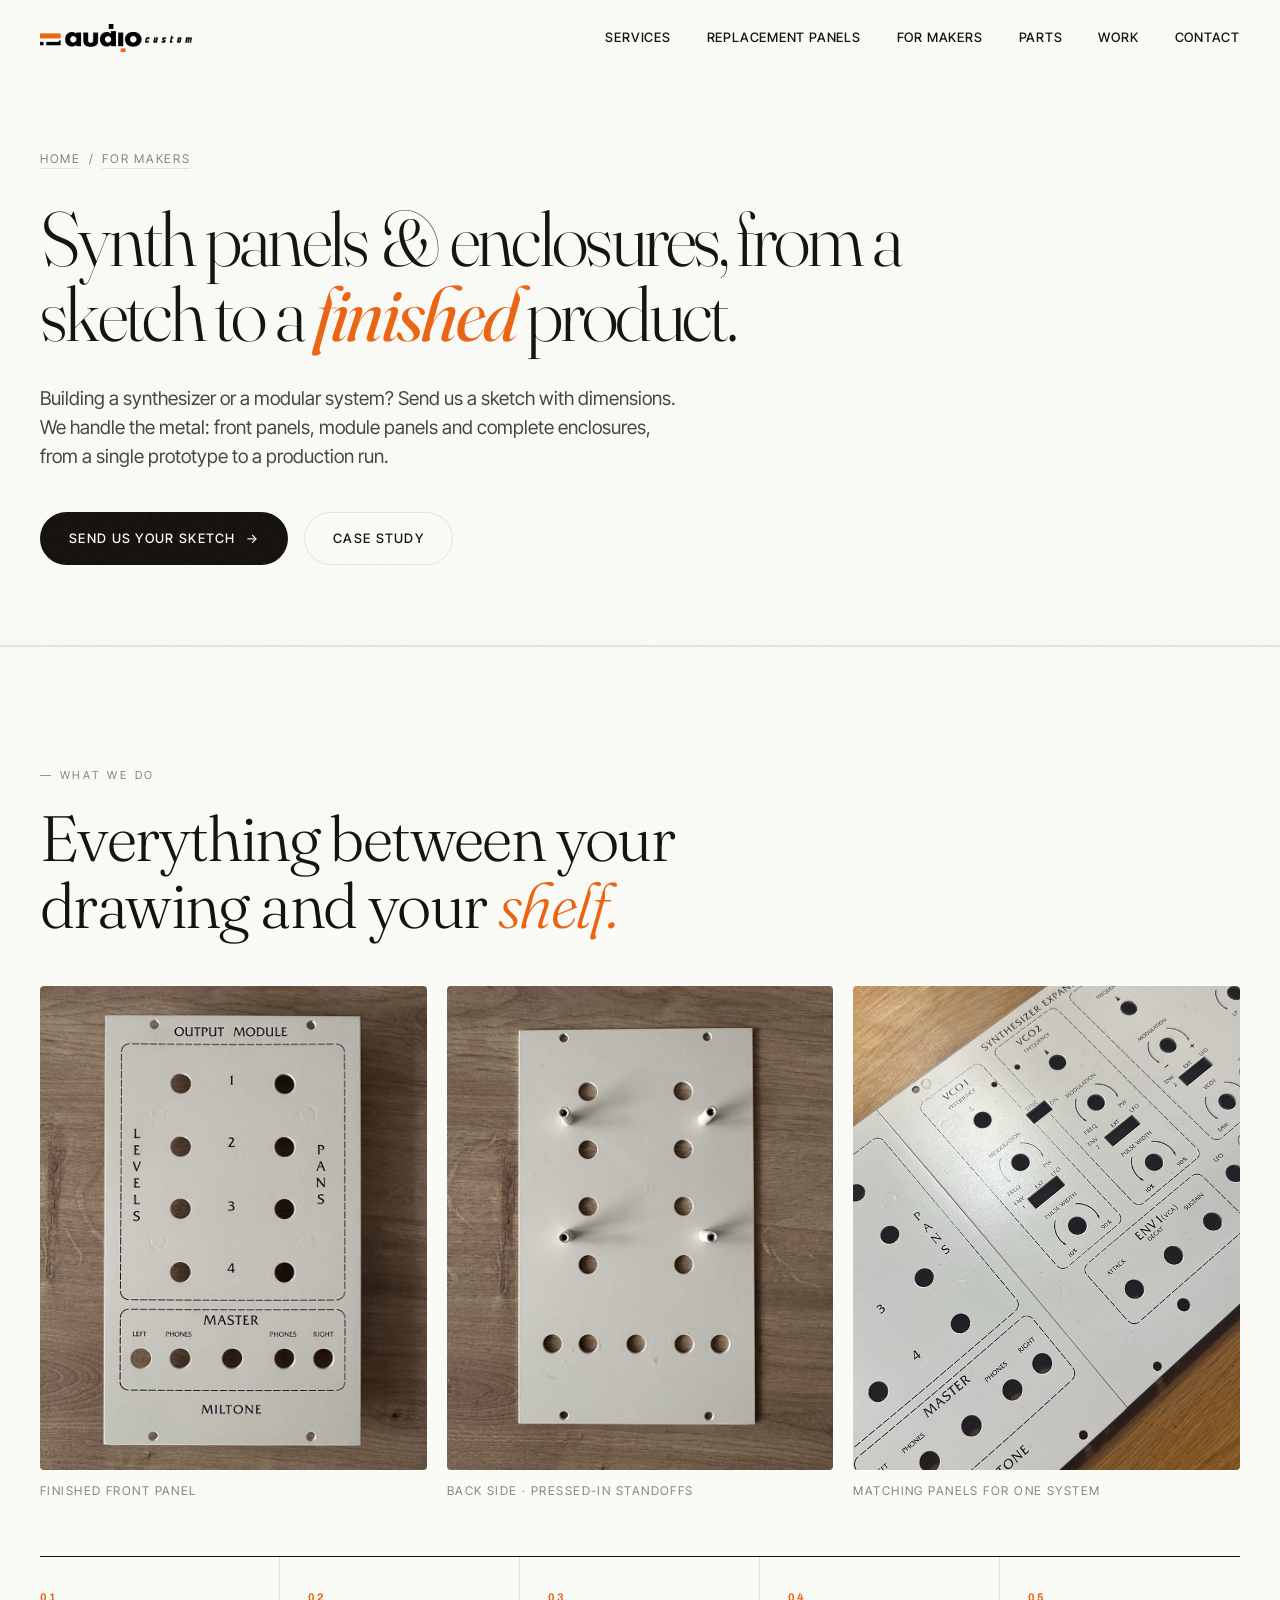
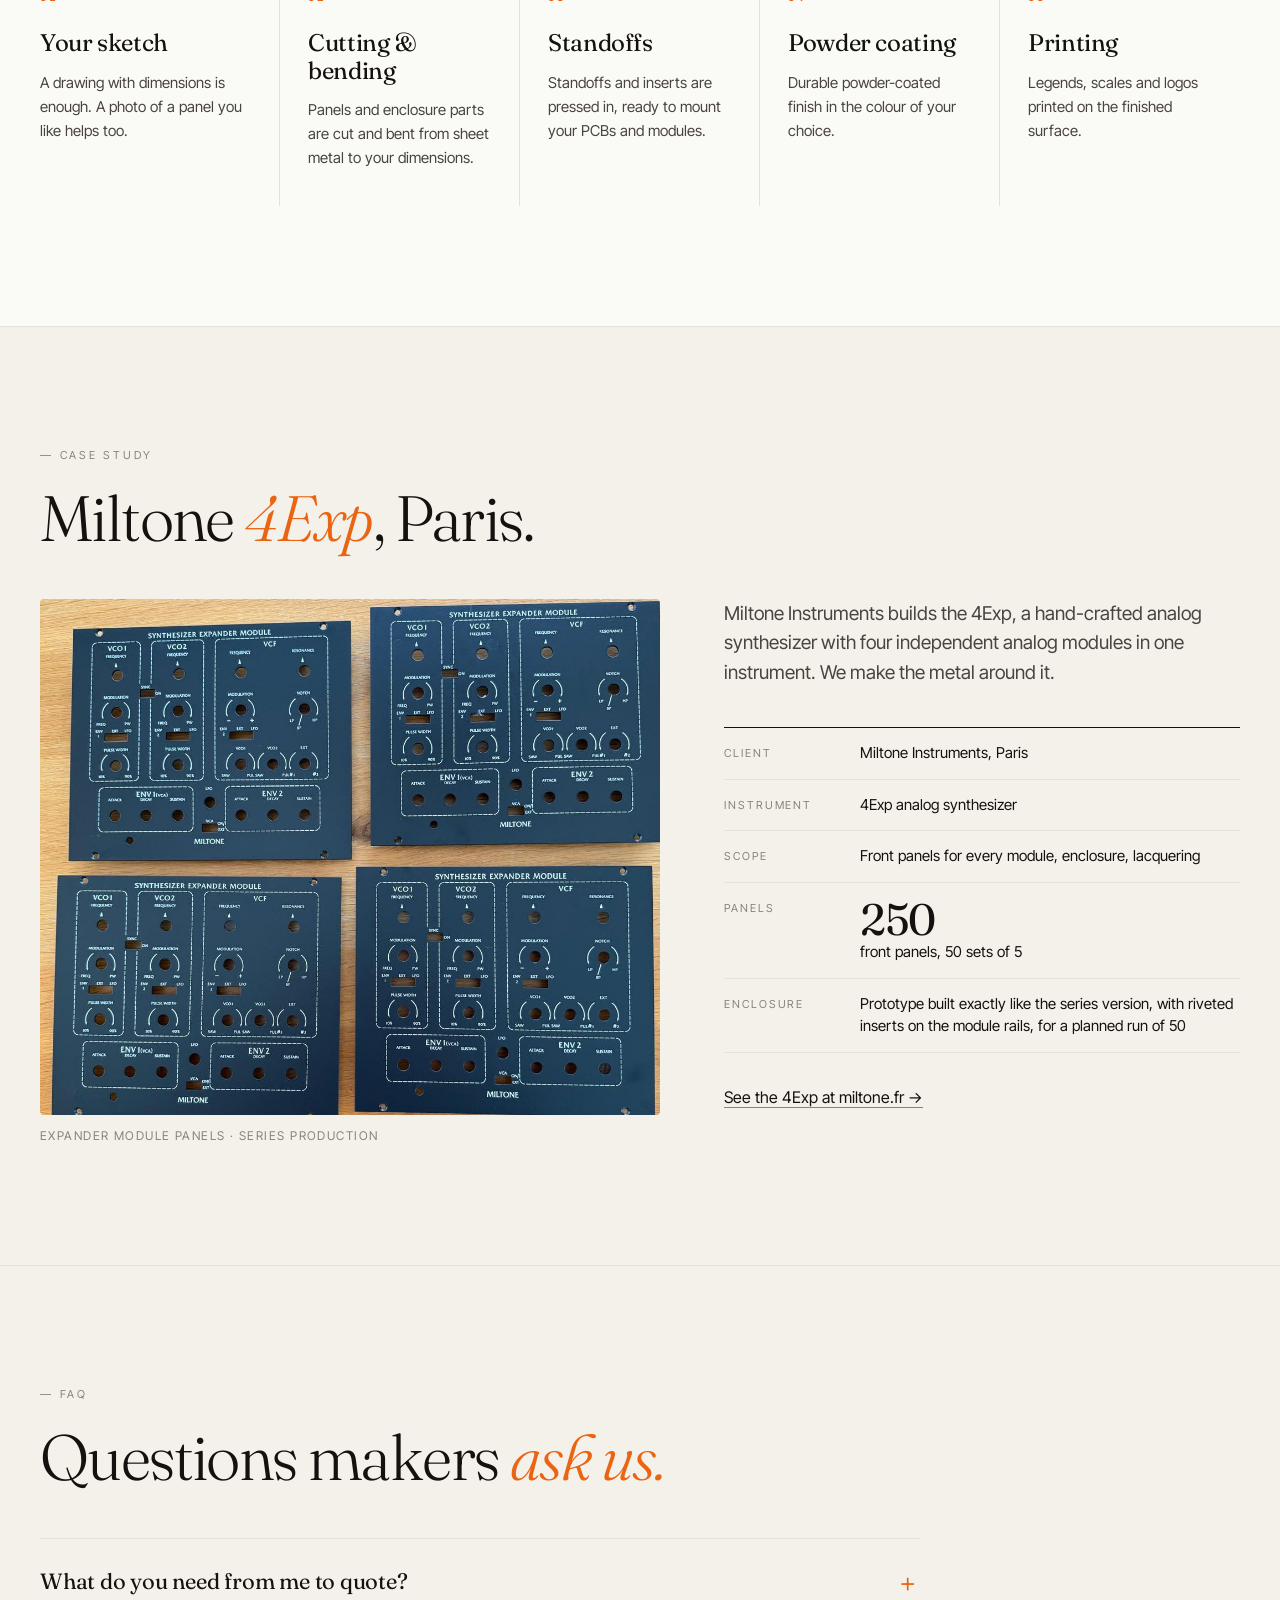
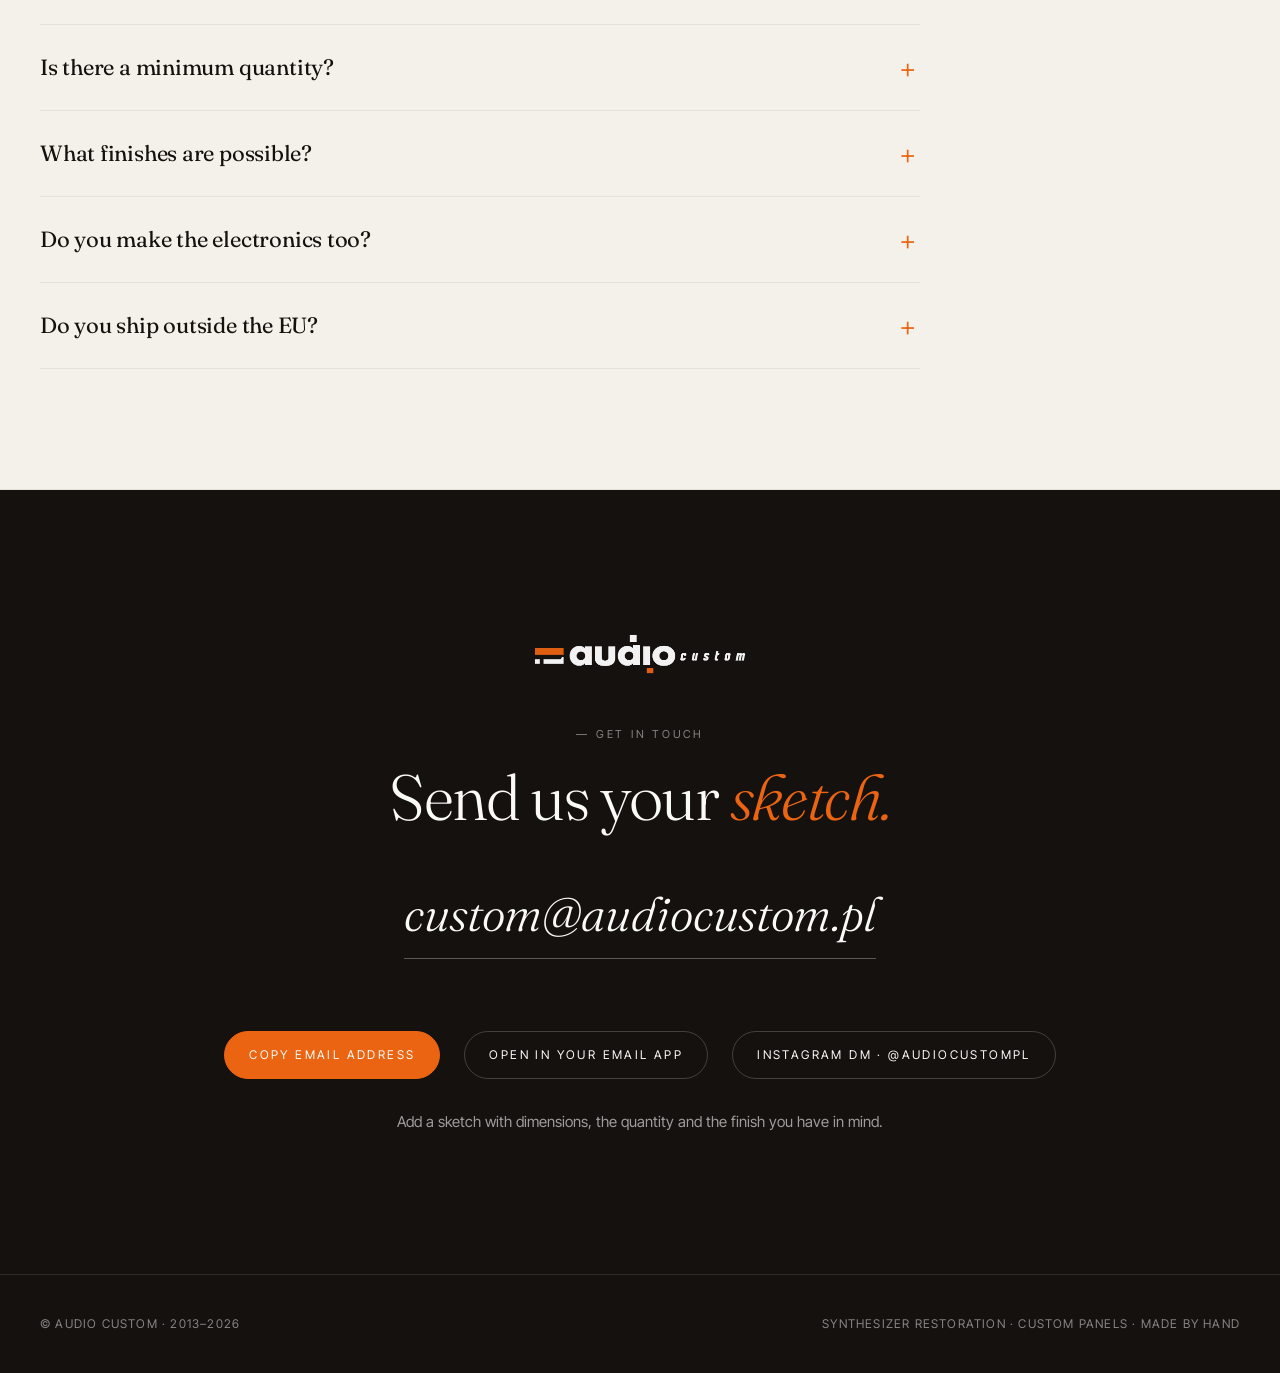
==== makers/index.html @ bc411254 "Subpages (RE-201, RE-301, makers with Miltone case study, parts with OctoClassic), routes map, share" ====
<!DOCTYPE html>
<html lang="en">
<head>
<meta charset="UTF-8" />
<meta name="viewport" content="width=device-width, initial-scale=1.0" />
<title>Custom Synth Panels &amp; Enclosures for Makers | Audio Custom</title>
<meta name="description" content="Custom synth front panels, module panels and sheet-metal enclosures for makers: cutting, bending, pressed-in standoffs, powder coating and printing. Prototype to series." />
<meta name="robots" content="index, follow, max-image-preview:large" />
<link rel="canonical" href="https://audiocustom.pl/makers/" />
<meta property="og:type" content="website" />
<meta property="og:url" content="https://audiocustom.pl/makers/" />
<meta property="og:title" content="Custom Synth Panels &amp; Enclosures for Makers | Audio Custom" />
<meta property="og:description" content="Custom synth front panels, module panels and sheet-metal enclosures for makers: cutting, bending, pressed-in standoffs, powder coating and printing. Prototype to series." />
<meta property="og:image" content="https://audiocustom.pl/og-image.jpg" />
<meta property="og:site_name" content="Audio Custom" />
<meta name="twitter:card" content="summary_large_image" />
<link rel="icon" type="image/png" sizes="32x32" href="/favicon-32.png" />
<link rel="icon" type="image/png" sizes="16x16" href="/favicon-16.png" />
<link rel="apple-touch-icon" sizes="180x180" href="/apple-touch-icon.png" />
<meta name="theme-color" content="#14110f" />
<script type="application/ld+json">
{
  "@context": "https://schema.org",
  "@type": "BreadcrumbList",
  "itemListElement": [
    {
      "@type": "ListItem",
      "position": 1,
      "name": "Home",
      "item": "https://audiocustom.pl/"
    },
    {
      "@type": "ListItem",
      "position": 2,
      "name": "For makers",
      "item": "https://audiocustom.pl/makers/"
    }
  ]
}
</script>
<script type="application/ld+json">
{
  "@context": "https://schema.org",
  "@type": "FAQPage",
  "mainEntity": [
    {
      "@type": "Question",
      "name": "What do you need from me to quote?",
      "acceptedAnswer": {
        "@type": "Answer",
        "text": "A sketch or drawing with dimensions, the quantity and the finish you have in mind. A photo of a panel you like helps too."
      }
    },
    {
      "@type": "Question",
      "name": "Is there a minimum quantity?",
      "acceptedAnswer": {
        "@type": "Answer",
        "text": "No. We start with a single prototype made exactly like the series version, and produce runs from a handful of pieces to a few hundred."
      }
    },
    {
      "@type": "Question",
      "name": "What finishes are possible?",
      "acceptedAnswer": {
        "@type": "Answer",
        "text": "Powder coating in the colour of your choice, with printed legends, scales and logos on the finished surface."
      }
    },
    {
      "@type": "Question",
      "name": "Do you make the electronics too?",
      "acceptedAnswer": {
        "@type": "Answer",
        "text": "No. We make the parts people see and touch: panels, module panels and enclosures. The electronics stay with you."
      }
    },
    {
      "@type": "Question",
      "name": "Do you ship outside the EU?",
      "acceptedAnswer": {
        "@type": "Answer",
        "text": "Yes. Most of our work goes abroad. Shipping and any import costs are agreed for each order."
      }
    }
  ]
}
</script>
<link rel="preconnect" href="https://fonts.googleapis.com">
<link rel="preconnect" href="https://fonts.gstatic.com" crossorigin>
<link href="https://fonts.googleapis.com/css2?family=Fraunces:ital,opsz,wght@0,9..144,300;0,9..144,400;0,9..144,500;0,9..144,600;1,9..144,400&family=Inter+Tight:wght@300;400;500;600&family=Archivo:wght@500;700;900&display=swap" rel="stylesheet">
<link rel="stylesheet" href="/site.css" />
</head>
<body>
<nav id="nav">
  <a href="/" class="logo" aria-label="Audio Custom home"><img src="/logo.png" alt="Audio Custom" width="1662" height="306" /></a>
  <button type="button" class="menu-toggle" aria-expanded="false" aria-controls="nav-links">Menu</button>
  <div class="nav-links" id="nav-links">
    <a href="/#services">Services</a>
    <a href="/#replacement">Replacement panels</a>
    <a href="/makers/">For makers</a>
    <a href="/parts/">Parts</a>
    <a href="/#gallery">Work</a>
    <a href="#contact">Contact</a>
  </div>
</nav>

<main>
<header class="page-hero">
  <div class="crumbs" role="navigation" aria-label="Breadcrumb"><a href="/">Home</a><span>/</span><a href="/makers/">For makers</a></div>
  <h1>Synth panels &amp; enclosures, from a sketch to a <em>finished</em> product.</h1>
  <p class="lead">Building a synthesizer or a modular system? Send us a sketch with dimensions. We handle the metal: front panels, module panels and complete enclosures, from a single prototype to a production run.</p>
  <div class="cta-row">
    <a href="#contact" class="btn btn-primary">Send us your sketch <span class="arrow">→</span></a>
    <a href="#case-study" class="btn btn-ghost">Case study</a>
  </div>
</header>

<section class="makers">
  <div class="section-label">— What we do</div>
  <h2>Everything between your drawing and your <em>shelf.</em></h2>
  <div class="photo-row cols-3">
    <figure><img src="/makers-output-front.jpg" alt="Powder-coated and printed front panel for a synthesizer output module" width="900" height="1200" loading="lazy" /><figcaption>Finished front panel</figcaption></figure>
    <figure><img src="/makers-output-back.jpg" alt="Back of the same panel with pressed-in standoffs" width="900" height="1200" loading="lazy" /><figcaption>Back side · pressed-in standoffs</figcaption></figure>
    <figure><img src="/makers-expander.jpg" alt="Matching set of printed module panels for a synthesizer system" width="675" height="1200" loading="lazy" /><figcaption>Matching panels for one system</figcaption></figure>
  </div>
  <div class="card-grid cols-5">
    <div class="card"><div class="card-num">01</div><h3>Your sketch</h3><p>A drawing with dimensions is enough. A photo of a panel you like helps too.</p></div>
    <div class="card"><div class="card-num">02</div><h3>Cutting &amp; bending</h3><p>Panels and enclosure parts are cut and bent from sheet metal to your dimensions.</p></div>
    <div class="card"><div class="card-num">03</div><h3>Standoffs</h3><p>Standoffs and inserts are pressed in, ready to mount your PCBs and modules.</p></div>
    <div class="card"><div class="card-num">04</div><h3>Powder coating</h3><p>Durable powder-coated finish in the colour of your choice.</p></div>
    <div class="card"><div class="card-num">05</div><h3>Printing</h3><p>Legends, scales and logos printed on the finished surface.</p></div>
  </div>
</section>

<section class="case-study" id="case-study">
  <div class="section-label">— Case study</div>
  <h2>Miltone <em>4Exp</em>, Paris.</h2>
  <div class="case">
    <figure>
      <img src="/makers-miltone-series.jpg" alt="Four black Synthesizer Expander Module panels made for Miltone" width="1120" height="933" loading="lazy" />
      <figcaption>Expander module panels · series production</figcaption>
    </figure>
    <div>
      <p class="lead">Miltone Instruments builds the 4Exp, a hand-crafted analog synthesizer with four independent analog modules in one instrument. We make the metal around it.</p>
      <dl class="case-facts">
        <div><dt>Client</dt><dd>Miltone Instruments, Paris</dd></div>
        <div><dt>Instrument</dt><dd>4Exp analog synthesizer</dd></div>
        <div><dt>Scope</dt><dd>Front panels for every module, enclosure, lacquering</dd></div>
        <div><dt>Panels</dt><dd><span class="big-num">250</span><br/>front panels, 50 sets of 5</dd></div>
        <div><dt>Enclosure</dt><dd>Prototype built exactly like the series version, with riveted inserts on the module rails, for a planned run of 50</dd></div>
      </dl>
      <a class="text-link" href="https://miltone.fr/preorder" target="_blank" rel="noopener">See the 4Exp at miltone.fr →</a>
    </div>
  </div>
</section>

<section class="faq">
  <div class="section-label">— FAQ</div>
  <h2>Questions makers <em>ask us.</em></h2>
  <div class="faq-list">
    <details>
      <summary>What do you need from me to quote?</summary>
      <p>A sketch or drawing with dimensions, the quantity and the finish you have in mind. A photo of a panel you like helps too.</p>
    </details>
    <details>
      <summary>Is there a minimum quantity?</summary>
      <p>No. We start with a single prototype made exactly like the series version, and produce runs from a handful of pieces to a few hundred.</p>
    </details>
    <details>
      <summary>What finishes are possible?</summary>
      <p>Powder coating in the colour of your choice, with printed legends, scales and logos on the finished surface.</p>
    </details>
    <details>
      <summary>Do you make the electronics too?</summary>
      <p>No. We make the parts people see and touch: panels, module panels and enclosures. The electronics stay with you.</p>
    </details>
    <details>
      <summary>Do you ship outside the EU?</summary>
      <p>Yes. Most of our work goes abroad. Shipping and any import costs are agreed for each order.</p>
    </details>
  </div>
</section>
</main>

<section class="contact" id="contact">
  <div class="contact-logo"><img src="/logo-light.png" alt="Audio Custom" width="1739" height="385" /></div>
  <div class="section-label">— Get in touch</div>
  <h2>Send us your <em>sketch.</em></h2>
  <a class="contact-email" href="mailto:custom@audiocustom.pl?subject=Panels%20/%20enclosures%20for%20my%20instrument">custom@audiocustom.pl</a>
  <div class="socials">
    <button type="button" class="copy-email" data-email="custom@audiocustom.pl">Copy email address</button>
    <a href="mailto:custom@audiocustom.pl?subject=Panels%20/%20enclosures%20for%20my%20instrument">Open in your email app</a>
    <a href="https://instagram.com/audiocustompl" target="_blank" rel="noopener">Instagram DM · @audiocustompl</a>
  </div>
  <p class="contact-hint">Add a sketch with dimensions, the quantity and the finish you have in mind.</p>
</section>
<footer>
  <div>© Audio Custom · 2013–2026</div>
  <div>Synthesizer restoration · Custom panels · Made by hand</div>
</footer>
<script src="/site.js" defer></script>
</body>
</html>
---- site.css ----
:root {
  --bg: #fafaf7;
  --bg-warm: #f3f1ea;
  --ink: #14110f;
  --ink-soft: #4a4441;
  --ink-mute: #8a827d;
  --line: #e6e2da;
  --accent: #eb6412; /* brand orange */
  --accent-dark: #c84e08;
  --serif: 'Fraunces', 'Times New Roman', serif;
  --sans: 'Inter Tight', system-ui, sans-serif;
  --display: 'Archivo', 'Inter Tight', sans-serif;
}

* { box-sizing: border-box; margin: 0; padding: 0; }

html { scroll-behavior: smooth; }

body {
  font-family: var(--sans);
  background: var(--bg);
  color: var(--ink);
  line-height: 1.5;
  font-weight: 400;
  -webkit-font-smoothing: antialiased;
  overflow-x: hidden;
}

img { max-width: 100%; height: auto; display: block; }

a { color: inherit; text-decoration: none; }

/* Subtle grain overlay */
body::before {
  content: '';
  position: fixed;
  inset: 0;
  pointer-events: none;
  opacity: 0.035;
  z-index: 100;
  background-image: url("data:image/svg+xml,%3Csvg viewBox='0 0 200 200' xmlns='http://www.w3.org/2000/svg'%3E%3Cfilter id='n'%3E%3CfeTurbulence type='fractalNoise' baseFrequency='0.9' numOctaves='3'/%3E%3C/filter%3E%3Crect width='100%25' height='100%25' filter='url(%23n)'/%3E%3C/svg%3E");
}

/* === NAV === */
nav {
  position: fixed;
  top: 0; left: 0; right: 0;
  padding: 24px 40px;
  display: flex;
  justify-content: space-between;
  align-items: center;
  z-index: 50;
  backdrop-filter: blur(8px);
  background: rgba(250, 250, 247, 0.75);
  border-bottom: 1px solid transparent;
  transition: border-color 0.3s ease;
}
nav.scrolled { border-bottom-color: var(--line); }

.logo {
  display: flex;
  align-items: center;
  height: 28px;
}
.logo img {
  height: 100%;
  width: auto;
  display: block;
}

.nav-links {
  display: flex;
  gap: 36px;
  font-size: 13px;
  letter-spacing: 0.06em;
  text-transform: uppercase;
  font-weight: 500;
}
.nav-links a { position: relative; transition: color 0.2s; }
.nav-links a:hover { color: var(--accent); }

/* === HERO === */
.hero {
  min-height: 100vh;
  padding: 140px 40px 80px;
  display: grid;
  grid-template-columns: 1.1fr 0.9fr;
  gap: 60px;
  align-items: center;
  position: relative;
}

.hero-text { position: relative; z-index: 2; }

.eyebrow {
  font-size: 12px;
  letter-spacing: 0.2em;
  text-transform: uppercase;
  color: var(--ink-mute);
  margin-bottom: 32px;
  display: flex;
  align-items: center;
  gap: 12px;
  animation: fadeUp 0.9s ease 0.1s both;
}
.eyebrow::before {
  content: '';
  width: 32px;
  height: 1px;
  background: var(--ink-mute);
}

h1 {
  font-family: var(--serif);
  font-weight: 300;
  font-size: clamp(48px, 7vw, 96px);
  line-height: 0.98;
  letter-spacing: -0.035em;
  margin-bottom: 32px;
  font-variation-settings: "opsz" 144;
  animation: fadeUp 1s ease 0.2s both;
}
h1 em {
  font-style: italic;
  font-weight: 400;
  color: var(--accent);
}

.lead {
  font-size: 19px;
  line-height: 1.55;
  color: var(--ink-soft);
  max-width: 480px;
  margin-bottom: 40px;
  animation: fadeUp 1s ease 0.35s both;
}

.cta-row {
  display: flex;
  gap: 16px;
  flex-wrap: wrap;
  animation: fadeUp 1s ease 0.5s both;
}

.btn {
  display: inline-flex;
  align-items: center;
  gap: 10px;
  padding: 16px 28px;
  font-size: 13px;
  letter-spacing: 0.1em;
  text-transform: uppercase;
  font-weight: 500;
  border-radius: 999px;
  transition: all 0.25s ease;
  border: 1px solid transparent;
}
.btn-primary {
  background: var(--ink);
  color: var(--bg);
}
.btn-primary:hover {
  background: var(--accent);
  transform: translateY(-2px);
}
.btn-ghost {
  border-color: var(--line);
  color: var(--ink);
}
.btn-ghost:hover {
  border-color: var(--ink);
  transform: translateY(-2px);
}
.btn .arrow {
  transition: transform 0.25s ease;
}
.btn:hover .arrow { transform: translateX(4px); }

/* === HERO IMAGE === */
.hero-image {
  position: relative;
  aspect-ratio: 1 / 1;
  animation: fadeIn 1.2s ease 0.4s both;
}
.hero-image img {
  width: 100%;
  height: 100%;
  object-fit: cover;
  border-radius: 4px;
}
.hero-image .placeholder {
  width: 100%;
  height: 100%;
  background: var(--bg-warm);
  border-radius: 4px;
  display: flex;
  align-items: center;
  justify-content: center;
  color: var(--ink-mute);
  font-family: var(--serif);
  font-style: italic;
  font-size: 14px;
  text-align: center;
  padding: 20px;
  border: 1px solid var(--line);
}
.hero-image::after {
  content: 'EST · 2013';
  position: absolute;
  bottom: -16px;
  left: -16px;
  background: var(--ink);
  color: var(--bg);
  padding: 10px 16px;
  font-family: var(--display);
  font-weight: 700;
  font-size: 11px;
  letter-spacing: 0.2em;
  border-radius: 999px;
}
.hero-image::before {
  content: '';
  position: absolute;
  top: -12px;
  right: 24px;
  width: 80px;
  height: 16px;
  background: var(--accent);
  z-index: 1;
}

/* === SECTION BASE === */
section { padding: 120px 40px; position: relative; }

.section-label {
  font-size: 11px;
  letter-spacing: 0.25em;
  text-transform: uppercase;
  color: var(--ink-mute);
  margin-bottom: 20px;
}

h2 {
  font-family: var(--serif);
  font-weight: 300;
  font-size: clamp(36px, 5vw, 64px);
  line-height: 1.05;
  letter-spacing: -0.025em;
  margin-bottom: 48px;
  max-width: 800px;
}
h2 em { font-style: italic; color: var(--accent); }

/* === ABOUT === */
.about {
  border-top: 1px solid var(--line);
  background: var(--bg-warm);
}
.about-grid {
  display: grid;
  grid-template-columns: 1fr 1fr;
  gap: 80px;
  align-items: start;
}
.about p {
  font-size: 17px;
  line-height: 1.7;
  color: var(--ink-soft);
  margin-bottom: 20px;
}
.about p.first {
  font-family: var(--serif);
  font-size: 24px;
  line-height: 1.4;
  color: var(--ink);
  font-weight: 300;
  margin-bottom: 28px;
}
.about p.first::first-letter {
  font-size: 64px;
  float: left;
  line-height: 0.85;
  margin: 6px 8px 0 0;
  color: var(--accent);
  font-weight: 400;
}

.stats {
  display: grid;
  grid-template-columns: repeat(3, 1fr);
  gap: 32px;
  margin-top: 48px;
  padding-top: 40px;
  border-top: 1px solid var(--line);
}
.stat-num {
  font-family: var(--serif);
  font-size: 56px;
  font-weight: 300;
  line-height: 1;
  margin-bottom: 8px;
  letter-spacing: -0.02em;
}
.stat-label {
  font-size: 12px;
  letter-spacing: 0.15em;
  text-transform: uppercase;
  color: var(--ink-mute);
}

/* === SERVICES === */
.services-list {
  display: grid;
  grid-template-columns: 1fr;
  border-top: 1px solid var(--line);
}
.service-item {
  display: grid;
  grid-template-columns: 80px 1fr 2fr;
  gap: 40px;
  padding: 36px 0;
  border-bottom: 1px solid var(--line);
  align-items: baseline;
  transition: padding 0.3s ease;
}
.service-item:hover { padding-left: 16px; }
.service-num {
  font-family: var(--serif);
  font-style: italic;
  color: var(--accent);
  font-size: 18px;
}
.service-name {
  font-family: var(--serif);
  font-size: 28px;
  font-weight: 400;
  letter-spacing: -0.02em;
}
.service-desc {
  color: var(--ink-soft);
  font-size: 15px;
  line-height: 1.6;
}


/* === GALLERY === */
.gallery {
  border-top: 1px solid var(--line);
}
.gallery-grid {
  display: grid;
  grid-template-columns: repeat(12, 1fr);
  gap: 20px;
}
.g-item {
  position: relative;
  overflow: hidden;
  border-radius: 4px;
  background: var(--bg-warm);
}
.g-item img, .g-item .placeholder {
  width: 100%;
  height: 100%;
  object-fit: cover;
  transition: transform 0.6s ease;
}
.g-item:hover img { transform: scale(1.04); }
.g-item .placeholder {
  display: flex;
  align-items: center;
  justify-content: center;
  color: var(--ink-mute);
  font-family: var(--serif);
  font-style: italic;
  font-size: 13px;
  text-align: center;
  padding: 20px;
  min-height: 100%;
}
.g-1 { grid-column: span 8; aspect-ratio: 1/1; }
.g-2 { grid-column: span 4; aspect-ratio: 3/4; }
.g-3 { grid-column: span 4; aspect-ratio: 1/1; }
.g-4 { grid-column: span 4; aspect-ratio: 1/1; }
.g-5 { grid-column: span 4; aspect-ratio: 1/1; }
.g-6 { grid-column: span 5; aspect-ratio: 4/5; }
.g-7 { grid-column: span 7; aspect-ratio: 1/1; }

/* === CONTACT === */
.contact {
  border-top: 1px solid var(--line);
  background: var(--ink);
  color: var(--bg);
  text-align: center;
  padding: 140px 40px;
}
.contact-logo {
  max-width: 220px;
  margin: 0 auto 48px;
  opacity: 0.95;
}
.contact-logo img { width: 100%; }
.contact .section-label { color: rgba(250,250,247,0.5); }
.contact h2 {
  margin: 0 auto 48px;
  color: var(--bg);
}
.contact-email {
  display: inline-block;
  font-family: var(--serif);
  font-size: clamp(28px, 4vw, 48px);
  font-style: italic;
  font-weight: 300;
  color: var(--bg);
  border-bottom: 1px solid rgba(250,250,247,0.3);
  padding-bottom: 8px;
  margin-bottom: 48px;
  transition: all 0.3s ease;
}
.contact-email:hover {
  color: var(--accent);
  border-bottom-color: var(--accent);
}
.socials {
  display: flex;
  gap: 24px;
  justify-content: center;
  margin-top: 24px;
}
.socials a {
  font-size: 12px;
  letter-spacing: 0.2em;
  text-transform: uppercase;
  padding: 14px 24px;
  border: 1px solid rgba(250,250,247,0.2);
  border-radius: 999px;
  transition: all 0.25s;
}
.socials .copy-email {
  font: inherit;
  font-size: 12px;
  letter-spacing: 0.2em;
  text-transform: uppercase;
  padding: 14px 24px;
  border-radius: 999px;
  border: 1px solid var(--accent);
  background: var(--accent);
  color: var(--bg);
  cursor: pointer;
  transition: all 0.25s;
}
.socials .copy-email:hover { background: var(--accent-dark); border-color: var(--accent-dark); }
.socials a:focus-visible, .socials .copy-email:focus-visible { outline: 2px solid var(--accent); outline-offset: 3px; }
.socials { flex-wrap: wrap; }
.contact-email { user-select: all; }
.contact-hint {
  margin-top: 32px;
  font-size: 15px;
  color: rgba(250,250,247,0.6);
}
.socials a:hover {
  background: var(--bg);
  color: var(--ink);
}

/* === FOOTER === */
footer {
  padding: 40px;
  background: var(--ink);
  color: rgba(250,250,247,0.5);
  border-top: 1px solid rgba(250,250,247,0.1);
  display: flex;
  justify-content: space-between;
  align-items: center;
  font-size: 12px;
  letter-spacing: 0.1em;
  text-transform: uppercase;
  flex-wrap: wrap;
  gap: 16px;
}

.service-desc a { color: var(--ink); border-bottom: 1px solid var(--accent); }
.service-desc a:hover { color: var(--accent); }
.tag-new {
  display: inline-block;
  margin-left: 10px;
  padding: 3px 9px;
  font-family: var(--display);
  font-size: 10px;
  font-weight: 700;
  letter-spacing: 0.18em;
  vertical-align: middle;
  background: var(--accent);
  color: var(--bg);
  border-radius: 999px;
}

/* === MAKERS + PARTS (card grids) === */
.replacement, .makers, .parts { border-top: 1px solid var(--line); }
.replacement { background: var(--bg-warm); }
.parts { background: var(--bg); }
.intro {
  font-size: 19px;
  line-height: 1.6;
  color: var(--ink-soft);
  max-width: 640px;
  margin: -16px 0 56px;
}
.card-grid {
  display: grid;
  grid-template-columns: repeat(4, 1fr);
  border-top: 1px solid var(--ink);
}
.card {
  padding: 32px 28px 36px 0;
  border-right: 1px solid var(--line);
}
.card + .card { padding-left: 28px; }
.card:last-child { border-right: 0; }
.card-num {
  font-family: var(--display);
  font-weight: 700;
  font-size: 11px;
  letter-spacing: 0.2em;
  color: var(--accent);
  margin-bottom: 24px;
}
.card-status {
  display: inline-block;
  font-family: var(--display);
  font-weight: 700;
  font-size: 10px;
  letter-spacing: 0.18em;
  text-transform: uppercase;
  padding: 4px 10px;
  border: 1px solid var(--ink);
  border-radius: 999px;
  margin-bottom: 24px;
}
.card-status.status-soon { background: var(--accent); border-color: var(--accent); color: var(--bg); }
.rep-photos, .photo-row {
  display: grid;
  grid-template-columns: 1fr 1fr;
  gap: 20px;
  margin-bottom: 56px;
}
.photo-row.cols-3 { grid-template-columns: repeat(3, 1fr); }
.card-grid.cols-5 { grid-template-columns: repeat(5, 1fr); }
.rep-photos figure, .photo-row figure { margin: 0; }
.rep-photos img, .photo-row img {
  width: 100%;
  aspect-ratio: 1 / 1;
  height: auto;
  object-fit: cover;
  border-radius: 4px;
  background: var(--line);
}
.photo-row.cols-3 img { aspect-ratio: 4 / 5; }
figcaption {
  margin-top: 12px;
  font-size: 12px;
  letter-spacing: 0.12em;
  text-transform: uppercase;
  color: var(--ink-mute);
}
.rep-list { border-top: 1px solid var(--ink); }
.rep-row {
  display: grid;
  grid-template-columns: minmax(0, 1.3fr) minmax(0, 2fr) 130px;
  gap: 40px;
  align-items: baseline;
  padding: 30px 0;
  border-bottom: 1px solid var(--line);
  transition: padding 0.3s ease;
}
.rep-row:hover { padding-left: 16px; }
.rep-row h3 {
  font-family: var(--serif);
  font-weight: 400;
  font-size: 28px;
  letter-spacing: -0.02em;
  line-height: 1.15;
}
.rep-row.soon h3 { color: var(--ink-mute); }
.rep-row p { color: var(--ink-soft); font-size: 15px; line-height: 1.6; }
.rep-row .card-status { margin: 0; justify-self: end; white-space: nowrap; }
.card h3 {
  font-family: var(--serif);
  font-weight: 400;
  font-size: 24px;
  letter-spacing: -0.015em;
  line-height: 1.15;
  margin-bottom: 14px;
}
.card p { font-size: 15px; line-height: 1.6; color: var(--ink-soft); }
.note-line {
  margin-top: 48px;
  font-family: var(--serif);
  font-style: italic;
  font-size: 20px;
  color: var(--ink);
}
.note-line a { border-bottom: 1px solid var(--accent); }
.note-line a:hover { color: var(--accent); }

/* === PROCESS === */
.process { border-top: 1px solid var(--line); }

/* === FAQ === */
.faq { border-top: 1px solid var(--line); background: var(--bg-warm); }
.faq-list { max-width: 880px; border-top: 1px solid var(--line); }
.faq-list details { border-bottom: 1px solid var(--line); }
.faq-list summary {
  list-style: none;
  cursor: pointer;
  padding: 26px 48px 26px 0;
  position: relative;
  font-family: var(--serif);
  font-size: 22px;
  letter-spacing: -0.01em;
}
.faq-list summary::-webkit-details-marker { display: none; }
.faq-list summary::after {
  content: '+';
  position: absolute;
  right: 4px;
  top: 22px;
  font-family: var(--sans);
  font-weight: 300;
  font-size: 28px;
  color: var(--accent);
  transition: transform 0.25s ease;
}
.faq-list details[open] summary::after { transform: rotate(45deg); }
.faq-list summary:focus-visible { outline: 2px solid var(--accent); outline-offset: 4px; }
.faq-list p a { border-bottom: 1px solid var(--accent); }
.faq-list p a:hover { color: var(--accent); }
.faq-list p {
  padding: 0 48px 28px 0;
  font-size: 16px;
  line-height: 1.7;
  color: var(--ink-soft);
  max-width: 720px;
}

/* === ANIMATIONS === */
@keyframes fadeUp {
  from { opacity: 0; transform: translateY(24px); }
  to { opacity: 1; transform: translateY(0); }
}
@keyframes fadeIn {
  from { opacity: 0; }
  to { opacity: 1; }
}

/* === RESPONSIVE === */
@media (max-width: 900px) {
  nav { padding: 18px 24px; }
  .logo { height: 22px; }
  .nav-links { display: none; }
  .hero {
    grid-template-columns: 1fr;
    padding: 120px 24px 60px;
    gap: 40px;
  }
  section { padding: 80px 24px; }
  .about-grid { grid-template-columns: 1fr; gap: 32px; }
  .service-item {
    grid-template-columns: 40px 1fr;
    gap: 16px;
  }
  .service-desc { grid-column: 2; }
  .gallery-grid { grid-template-columns: 1fr 1fr; }
  .g-1, .g-6 { grid-column: span 2; aspect-ratio: 4/3; }
  .g-2, .g-3, .g-4, .g-5, .g-7 { grid-column: span 1; aspect-ratio: 1/1; }
  .contact { padding: 80px 24px; }
  footer { padding: 24px; flex-direction: column; text-align: center; }
  .stats { grid-template-columns: 1fr; gap: 24px; }
  .stat-num { font-size: 44px; }
  .card-grid, .card-grid.cols-5 { grid-template-columns: 1fr 1fr; }
  .rep-row { grid-template-columns: 1fr auto; gap: 10px 16px; }
  .rep-photos, .photo-row { gap: 12px; margin-bottom: 40px; }
  .photo-row.cols-3 { grid-template-columns: 1fr 1fr; }
  .photo-row.cols-3 figure:last-child { grid-column: 1 / -1; }
  .photo-row.cols-3 figure:last-child img { aspect-ratio: 4 / 3; }
  .rep-row h3 { font-size: 23px; }
  .rep-row p { grid-column: 1 / -1; grid-row: 2; }
  .rep-row .card-status { grid-row: 1; grid-column: 2; align-self: center; }
  .card, .card + .card { padding: 28px 20px 32px 0; border-right: 0; border-bottom: 1px solid var(--line); }
  .card:nth-child(even) { padding-left: 20px; border-left: 1px solid var(--line); }
  .faq-list summary { font-size: 19px; }
}
@media (max-width: 560px) {
  .card-grid, .card-grid.cols-5 { grid-template-columns: 1fr; }
  .rep-photos, .photo-row, .photo-row.cols-3 { grid-template-columns: 1fr; }
  .card:nth-child(even) { padding-left: 0; border-left: 0; }
}
@media (prefers-reduced-motion: reduce) {
  *, *::before, *::after { animation: none !important; transition: none !important; }
  html { scroll-behavior: auto; }
}

/* === MOBILE MENU === */
.menu-toggle {
  display: none;
  font: inherit;
  font-size: 12px;
  letter-spacing: 0.18em;
  text-transform: uppercase;
  background: none;
  border: 1px solid var(--ink);
  border-radius: 999px;
  padding: 10px 16px;
  color: var(--ink);
  cursor: pointer;
}
@media (max-width: 900px) {
  .menu-toggle { display: inline-flex; }
  nav.open .nav-links {
    display: flex;
    flex-direction: column;
    gap: 0;
    position: absolute;
    top: 100%;
    left: 0;
    right: 0;
    background: var(--bg);
    border-bottom: 1px solid var(--line);
    padding: 8px max(24px, env(safe-area-inset-left, 0px)) 16px;
  }
  nav.open .nav-links a { padding: 14px 0; border-bottom: 1px solid var(--line); }
}

/* === ROUTES MAP (home) === */
.routes { border-top: 1px solid var(--line); background: var(--bg); }
.routes-wrap { max-width: 1200px; margin: 0 auto; }
.routes-map { width: 100%; height: auto; display: block; overflow: hidden; }
.routes-map .land { fill: #e8e4dc; }
.routes-map .route {
  fill: none;
  stroke: var(--accent);
  stroke-width: 1.4;
  stroke-linecap: round;
  opacity: 0.85;
  vector-effect: non-scaling-stroke;
}
.routes-map .route.far { stroke-width: 1.6; }
.routes-map .country { fill: var(--accent); fill-opacity: 0.55; stroke: var(--bg); stroke-width: 0.6; }
.routes-map .country.home { fill-opacity: 1; }
.routes-map .dest { fill: var(--ink); }
.routes-map .dest-label, .routes-map .origin-label {
  font-family: var(--sans);
  font-weight: 600;
  font-size: 14px;
  fill: var(--ink);
  paint-order: stroke;
  stroke: var(--bg);
  stroke-width: 4px;
  stroke-linejoin: round;
}
.routes-map .origin-label { font-family: var(--display); font-weight: 900; letter-spacing: 0.04em; text-transform: uppercase; font-size: 13px; }
.routes-map .origin-dot { fill: var(--accent); }
.routes-map .origin-pulse { fill: var(--accent); opacity: 0.35; transform-box: fill-box; transform-origin: center; animation: originPulse 2.4s ease-out infinite; }
@keyframes originPulse { from { transform: scale(1); opacity: 0.4; } to { transform: scale(4); opacity: 0; } }

/* resting state is fully drawn; the animation only runs once JS marks the map ready */
.routes-map.is-ready .route { stroke-dasharray: 1; stroke-dashoffset: 1; }
.routes-map.is-ready .dest, .routes-map.is-ready .country:not(.home) { opacity: 0; }
.routes-map.is-ready.is-drawn .route {
  stroke-dashoffset: 0;
  transition: stroke-dashoffset 1.4s cubic-bezier(.5,0,.2,1) calc(var(--i) * 80ms);
}
.routes-map.is-ready.is-drawn .dest, .routes-map.is-ready.is-drawn .country {
  opacity: 1;
  transition: opacity 0.5s ease calc(var(--i) * 80ms + 1.2s);
}
.regions {
  display: grid;
  grid-template-columns: repeat(4, minmax(0, 1fr));
  gap: 32px;
  margin-top: 48px;
  border-top: 1px solid var(--ink);
  padding-top: 28px;
}
.regions h3 {
  font-family: var(--display);
  font-weight: 700;
  font-size: 11px;
  letter-spacing: 0.2em;
  text-transform: uppercase;
  color: var(--accent);
  margin-bottom: 12px;
}
.regions p { font-family: var(--serif); font-size: 19px; line-height: 1.45; color: var(--ink); }
@media (max-width: 900px) {
  .regions { grid-template-columns: 1fr 1fr; gap: 24px; }
  .routes-map .origin-label { font-size: 24px; }
}

/* === SUBPAGES === */
.page-hero { padding: 150px 40px 80px; border-bottom: 1px solid var(--line); }
.crumbs {
  display: flex;
  flex-wrap: wrap;
  gap: 8px;
  font-size: 12px;
  letter-spacing: 0.14em;
  text-transform: uppercase;
  color: var(--ink-mute);
  margin-bottom: 32px;
}
.crumbs a { border-bottom: 1px solid var(--line); }
.crumbs a:hover { color: var(--accent); border-color: var(--accent); }
.page-hero h1 { font-size: clamp(42px, 6vw, 84px); max-width: 980px; }
.page-hero .lead { max-width: 640px; }

.product {
  display: grid;
  grid-template-columns: 1.1fr 0.9fr;
  gap: 64px;
  padding: 150px 40px 96px;
  align-items: start;
}
.product h1 { font-size: clamp(40px, 5vw, 72px); margin-bottom: 24px; }
.product-gallery { display: grid; gap: 12px; }
.pg-main { border-radius: 4px; overflow: hidden; background: var(--line); aspect-ratio: 1 / 1; }
.pg-main img { width: 100%; height: 100%; object-fit: cover; }
.pg-thumbs { display: flex; flex-wrap: wrap; gap: 10px; }
.pg-thumbs button {
  width: 84px;
  height: 84px;
  padding: 0;
  border: 2px solid transparent;
  border-radius: 4px;
  overflow: hidden;
  background: var(--line);
  cursor: pointer;
}
.pg-thumbs button[aria-pressed="true"] { border-color: var(--accent); }
.pg-thumbs button:focus-visible { outline: 2px solid var(--accent); outline-offset: 2px; }
.pg-thumbs img { width: 100%; height: 100%; object-fit: cover; }
.product-info .card-status { margin-bottom: 24px; }
.spec {
  margin: 32px 0;
  border-top: 1px solid var(--ink);
}
.spec div {
  display: grid;
  grid-template-columns: 140px minmax(0, 1fr);
  gap: 16px;
  padding: 14px 0;
  border-bottom: 1px solid var(--line);
  font-size: 15px;
}
.spec dt { font-size: 11px; letter-spacing: 0.18em; text-transform: uppercase; color: var(--ink-mute); padding-top: 3px; }
.spec dd { color: var(--ink); }
.price-line {
  font-family: var(--serif);
  font-size: 26px;
  margin-bottom: 24px;
}
.price-line small { display: block; font-family: var(--sans); font-size: 13px; color: var(--ink-mute); margin-top: 4px; }
.prose { max-width: 680px; }
.prose p { font-size: 17px; line-height: 1.7; color: var(--ink-soft); margin-bottom: 18px; }
.split { display: grid; grid-template-columns: 1fr 1fr; gap: 80px; align-items: start; }
.related { border-top: 1px solid var(--line); }
.related-list { border-top: 1px solid var(--ink); }

/* case study */
.case {
  display: grid;
  grid-template-columns: 1.2fr 1fr;
  gap: 64px;
  align-items: start;
}
.case figure { margin: 0; }
.case img { border-radius: 4px; width: 100%; }
.case-facts { border-top: 1px solid var(--ink); margin: 28px 0 32px; }
.case-facts div {
  display: grid;
  grid-template-columns: 120px minmax(0, 1fr);
  gap: 16px;
  padding: 14px 0;
  border-bottom: 1px solid var(--line);
  font-size: 15px;
}
.case-facts dt { font-size: 11px; letter-spacing: 0.18em; text-transform: uppercase; color: var(--ink-mute); padding-top: 3px; }
.big-num { font-family: var(--serif); font-size: 44px; line-height: 1; letter-spacing: -0.02em; }
.partner {
  display: grid;
  grid-template-columns: 200px minmax(0, 1fr);
  gap: 40px;
  align-items: start;
  border-top: 1px solid var(--ink);
  padding-top: 32px;
}
.partner-name { font-family: var(--display); font-weight: 900; font-size: 26px; letter-spacing: -0.01em; }
.partner p { font-size: 17px; line-height: 1.7; color: var(--ink-soft); margin-bottom: 16px; max-width: 640px; }
.text-link { border-bottom: 1px solid var(--accent); }
.text-link:hover { color: var(--accent); }
.rep-row h3 a:hover { color: var(--accent); }
.more-link {
  display: inline-block;
  margin-top: 40px;
  font-size: 13px;
  letter-spacing: 0.12em;
  text-transform: uppercase;
  border-bottom: 1px solid var(--accent);
  padding-bottom: 4px;
}
.more-link:hover { color: var(--accent); }

@media (max-width: 900px) {
  .page-hero { padding: 120px 24px 56px; }
  .product { grid-template-columns: 1fr; gap: 40px; padding: 110px 24px 64px; }
  .split, .case { grid-template-columns: 1fr; gap: 40px; }
  .partner { grid-template-columns: 1fr; gap: 16px; }
  .spec div { grid-template-columns: 110px minmax(0, 1fr); }
}
.card-grid.cols-3-even { grid-template-columns: repeat(3, minmax(0, 1fr)); }
.page-hero .card-status { margin-bottom: 24px; }
.why, .case-study, .partner-sec { border-top: 1px solid var(--line); }
.case-study { background: var(--bg-warm); }
@media (max-width: 900px) { .card-grid.cols-3-even { grid-template-columns: 1fr; } }
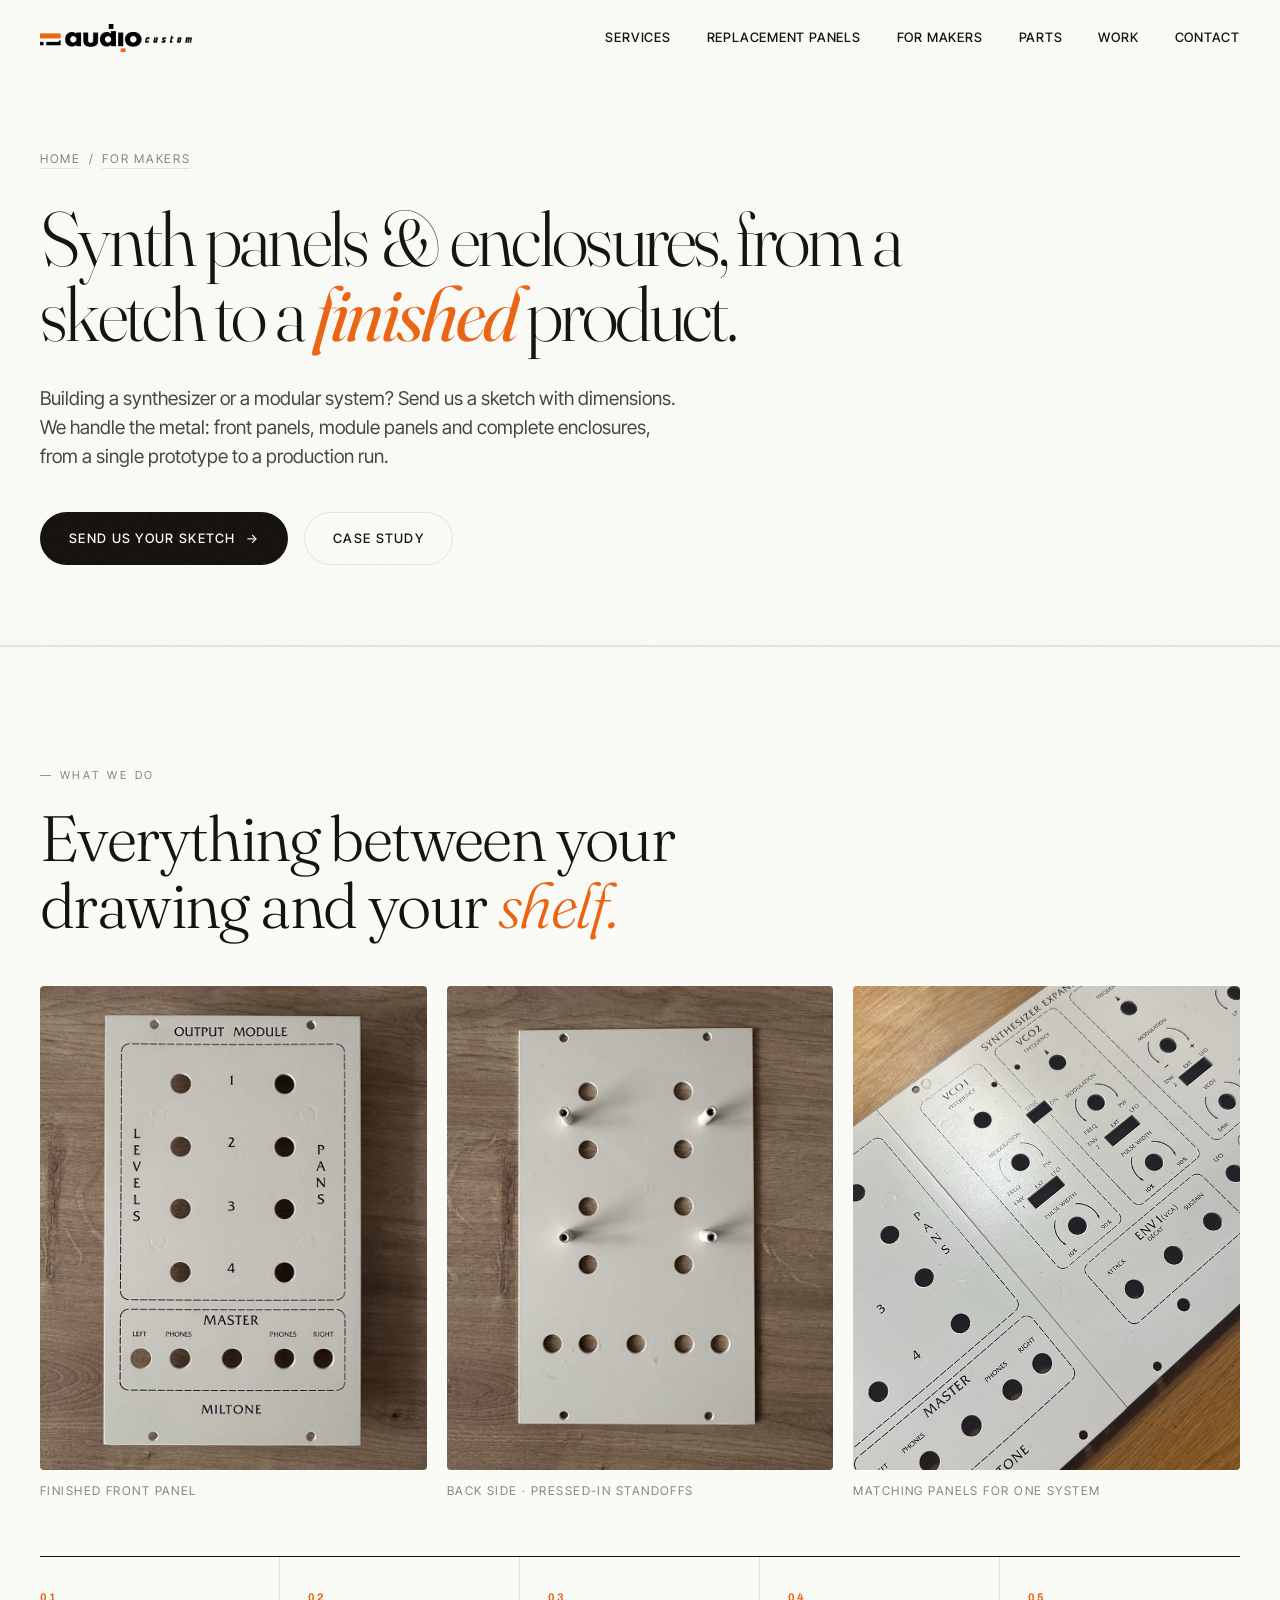
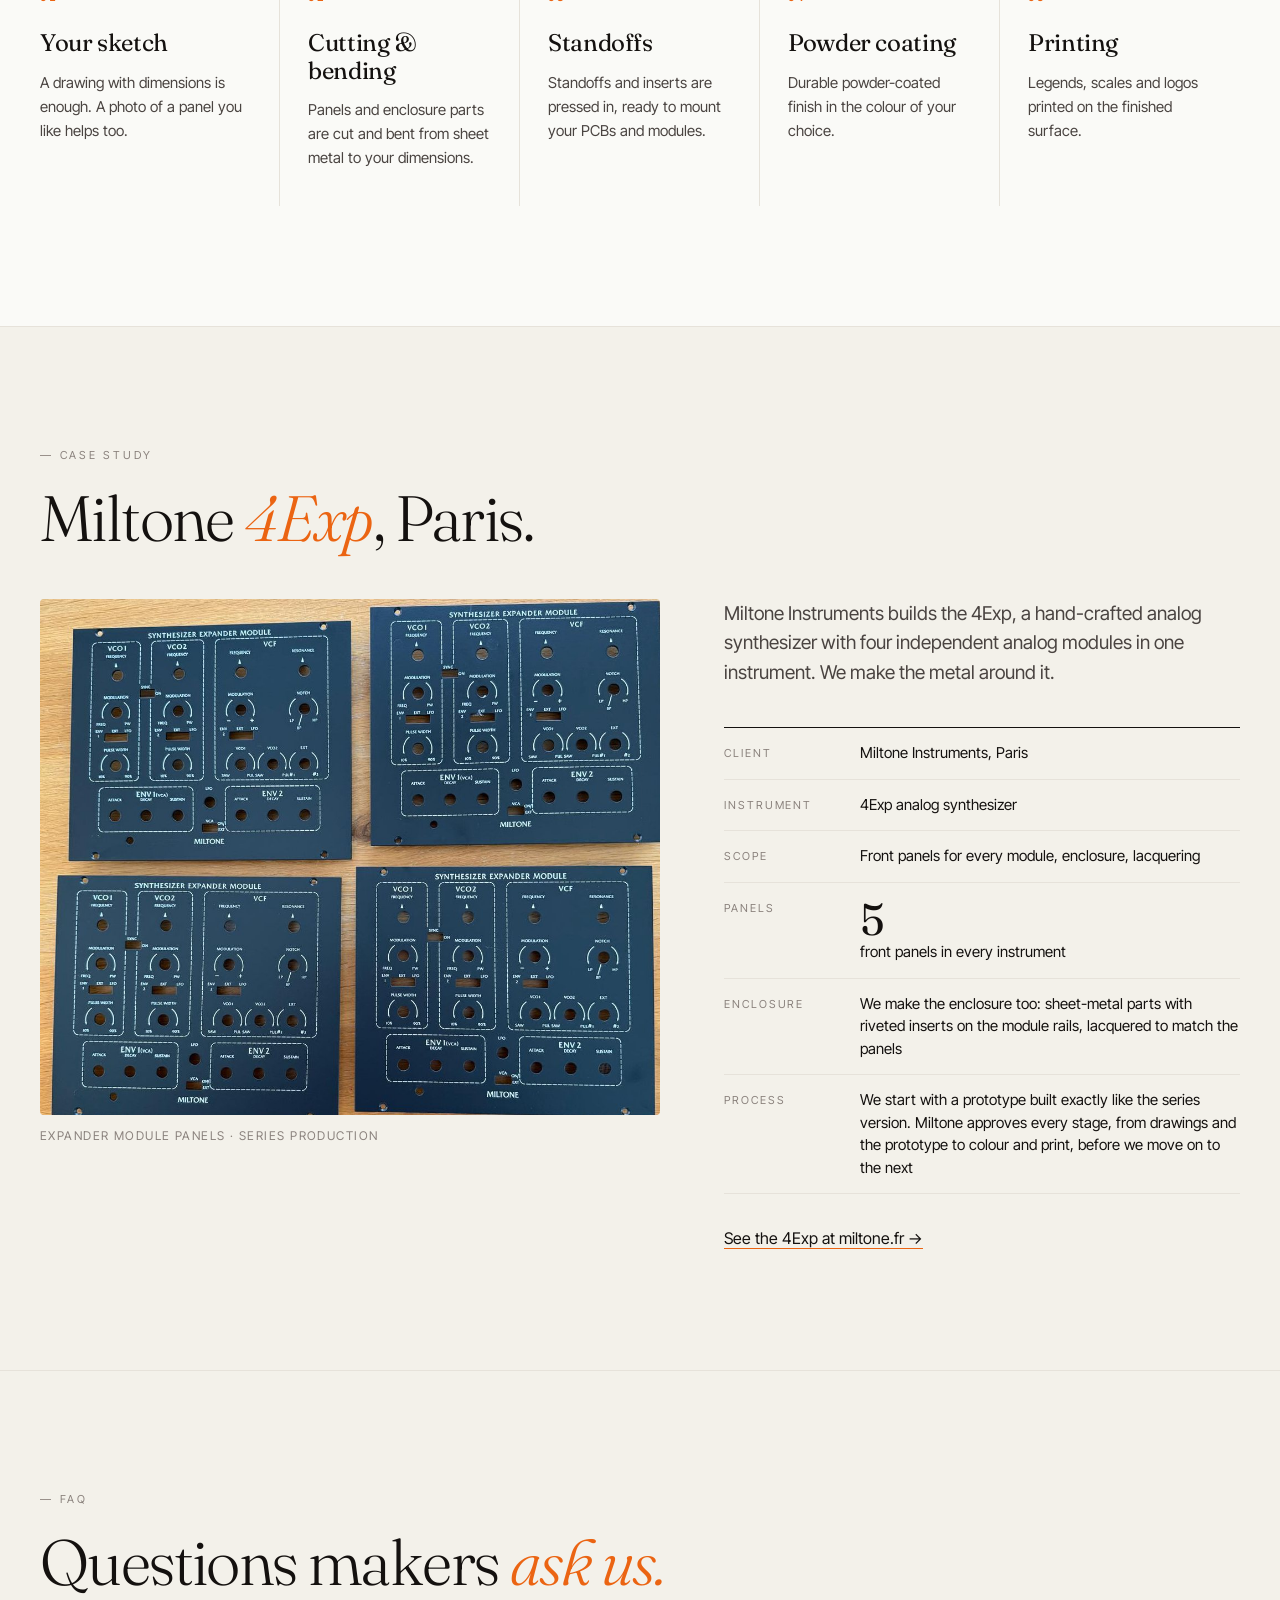
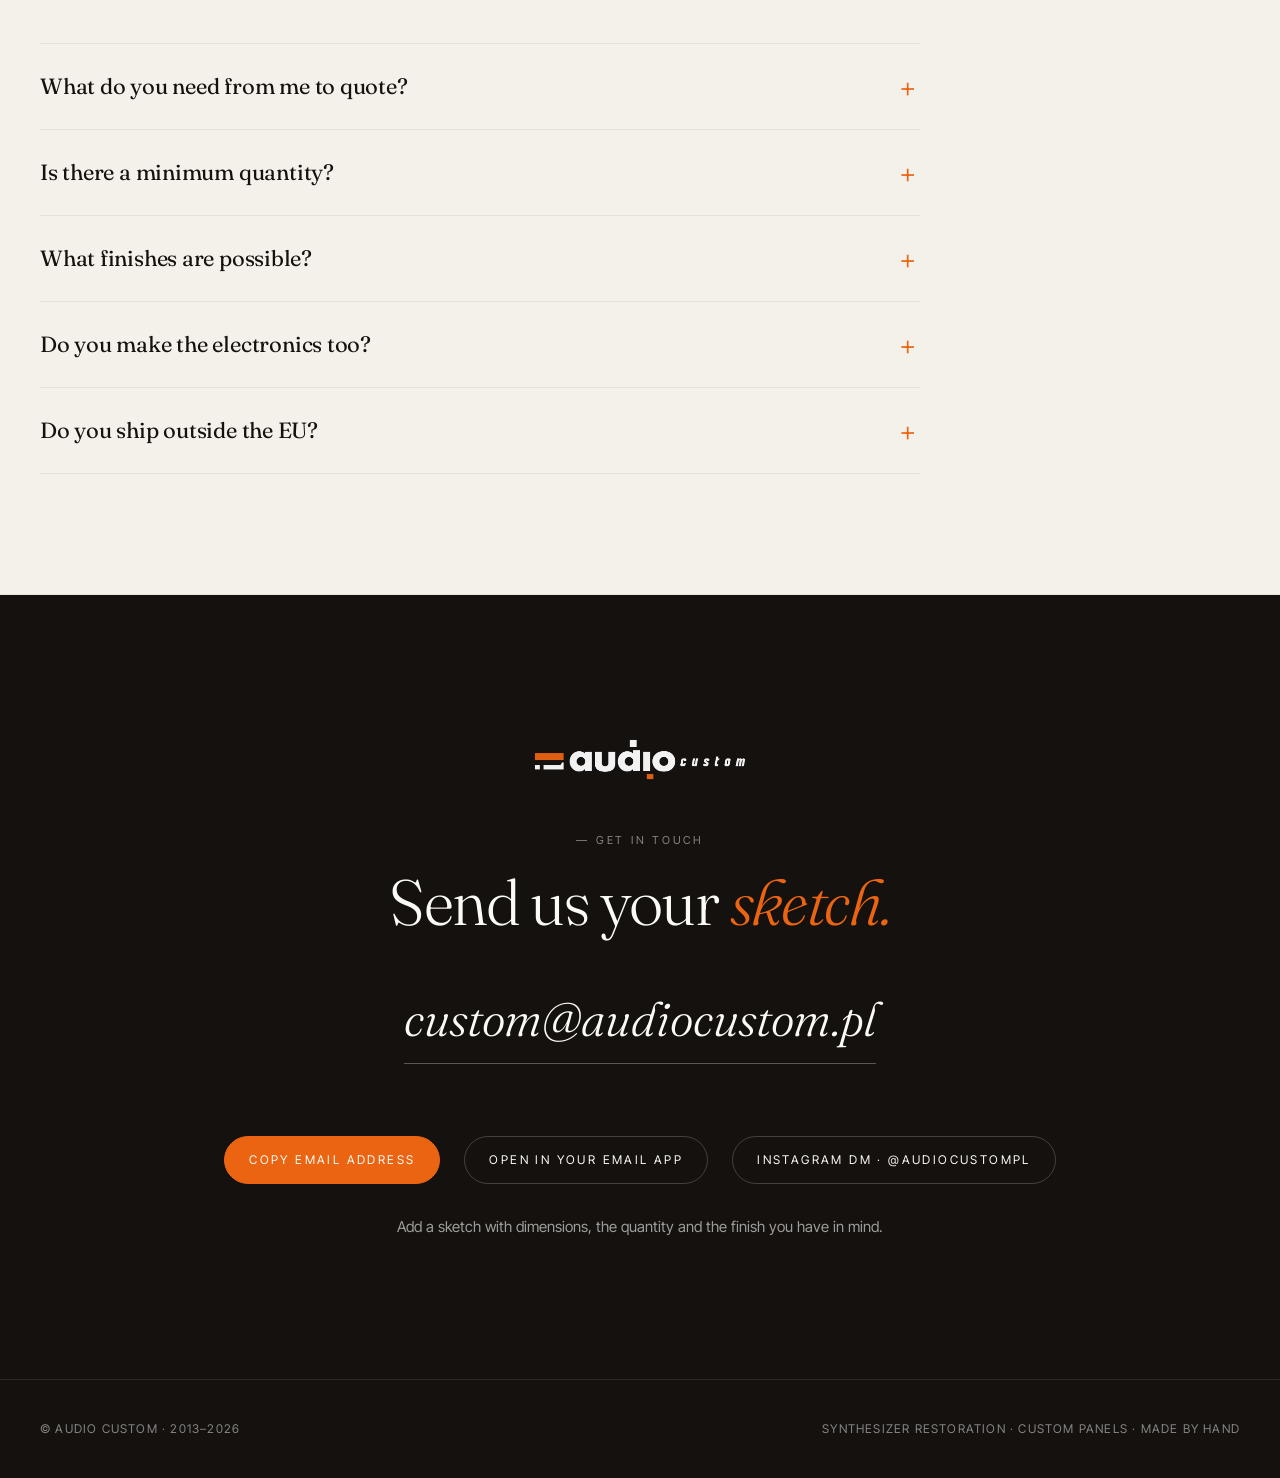
==== commit 9c33c404: "Makers case study: no quantities; 5 panels per instrument, enclosure, prototype and approval at ever" ====
--- a/makers/index.html
+++ b/makers/index.html
@@ -147,8 +147,9 @@
         <div><dt>Client</dt><dd>Miltone Instruments, Paris</dd></div>
         <div><dt>Instrument</dt><dd>4Exp analog synthesizer</dd></div>
         <div><dt>Scope</dt><dd>Front panels for every module, enclosure, lacquering</dd></div>
-        <div><dt>Panels</dt><dd><span class="big-num">250</span><br/>front panels, 50 sets of 5</dd></div>
-        <div><dt>Enclosure</dt><dd>Prototype built exactly like the series version, with riveted inserts on the module rails, for a planned run of 50</dd></div>
+        <div><dt>Panels</dt><dd><span class="big-num">5</span><br/>front panels in every instrument</dd></div>
+        <div><dt>Enclosure</dt><dd>We make the enclosure too: sheet-metal parts with riveted inserts on the module rails, lacquered to match the panels</dd></div>
+        <div><dt>Process</dt><dd>We start with a prototype built exactly like the series version. Miltone approves every stage, from drawings and the prototype to colour and print, before we move on to the next</dd></div>
       </dl>
       <a class="text-link" href="https://miltone.fr/preorder" target="_blank" rel="noopener">See the 4Exp at miltone.fr →</a>
     </div>
--- a/site.css
+++ b/site.css
@@ -744,7 +744,7 @@
   vector-effect: non-scaling-stroke;
 }
 .routes-map .route.far { stroke-width: 1.6; }
-.routes-map .country { fill: var(--accent); fill-opacity: 0.55; stroke: var(--bg); stroke-width: 0.6; }
+.routes-map .country { fill: var(--accent); fill-opacity: 0.7; stroke: var(--bg); stroke-width: 0.6; }
 .routes-map .country.home { fill-opacity: 1; }
 .routes-map .dest { fill: var(--ink); }
 .routes-map .dest-label, .routes-map .origin-label {
@@ -771,7 +771,7 @@
 }
 .routes-map.is-ready.is-drawn .dest, .routes-map.is-ready.is-drawn .country {
   opacity: 1;
-  transition: opacity 0.5s ease calc(var(--i) * 80ms + 1.2s);
+  transition: opacity 0.6s ease calc(var(--i) * 110ms + 0.3s);
 }
 .regions {
   display: grid;
